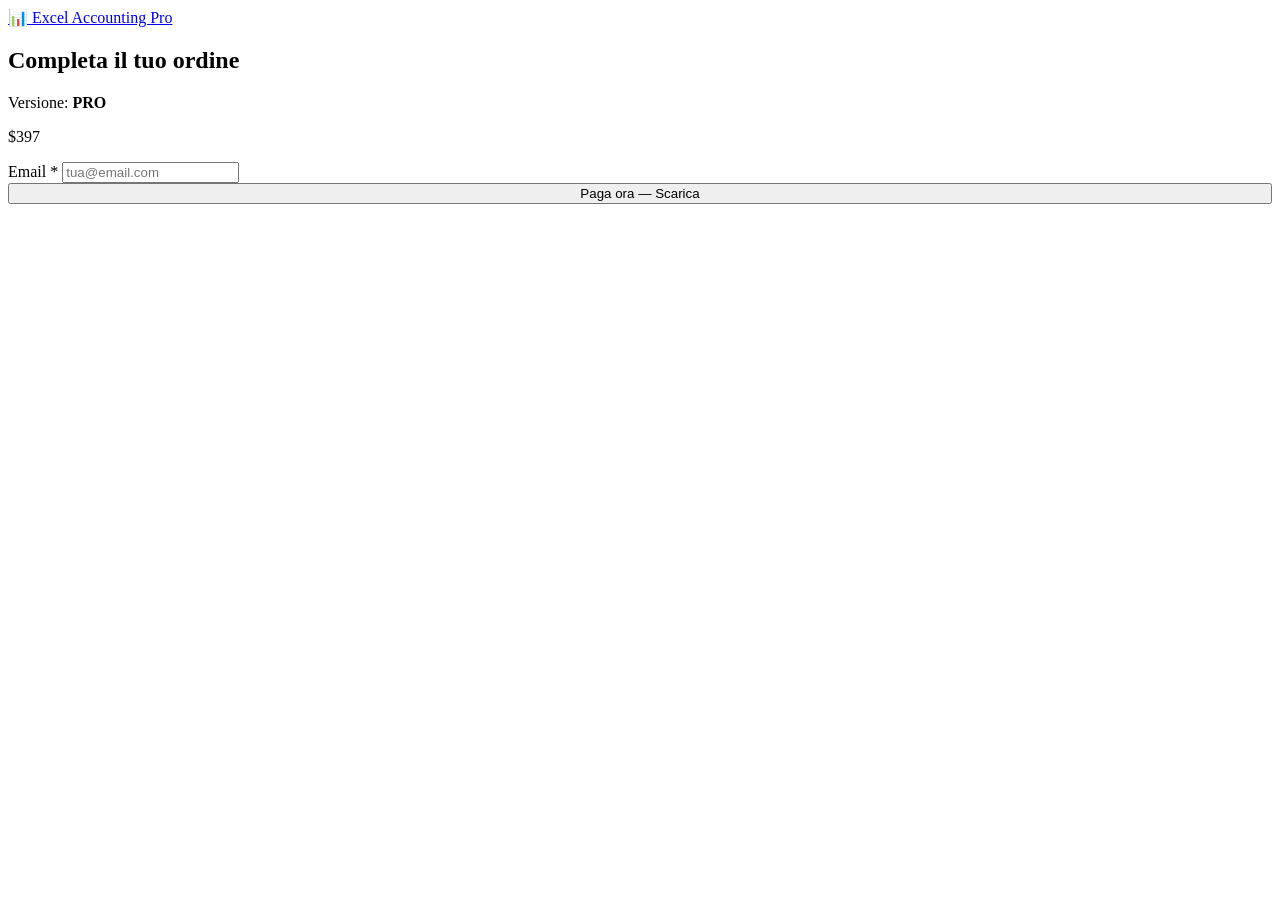
==== checkout.html @ 3b57c738 "Update and rename checkout.html.txt to checkout.html" ====
<!DOCTYPE html>
<html lang="it">
<head>
    <meta charset="UTF-8">
    <meta name="viewport" content="width=device-width, initial-scale=1.0">
    <title>Checkout — Excel Accounting Pro</title>
    <link rel="stylesheet" href="css/style.css">
</head>
<body>
    <header class="header">
        <div class="container">
            <nav class="nav">
                <a href="index.html" class="logo">
                    <span>📊</span>
                    <span>Excel Accounting Pro</span>
                </a>
            </nav>
        </div>
    </header>

    <section class="checkout-page">
        <div class="container">
            <div class="checkout-card">
                <h1>Completa il tuo ordine</h1>
                <div class="order-summary">
                    <p>Versione: <strong id="planName">PRO</strong></p>
                    <p class="price" id="planPrice">$397</p>
                </div>
                <form>
                    <div class="form-group">
                        <label>Email *</label>
                        <input type="email" placeholder="tua@email.com" required>
                    </div>
                    <button type="submit" class="btn btn-large btn-primary" style="width:100%">
                        Paga ora — Scarica
                    </button>
                </form>
            </div>
        </div>
    </section>

    <script>
        const params = new URLSearchParams(window.location.search);
        const plan = params.get('plan') || 'pro';
        document.getElementById('planName').textContent = plan.toUpperCase();
        document.getElementById('planPrice').textContent = plan === 'base' ? '$197' : '$397';
    </script>
</body>
</html>
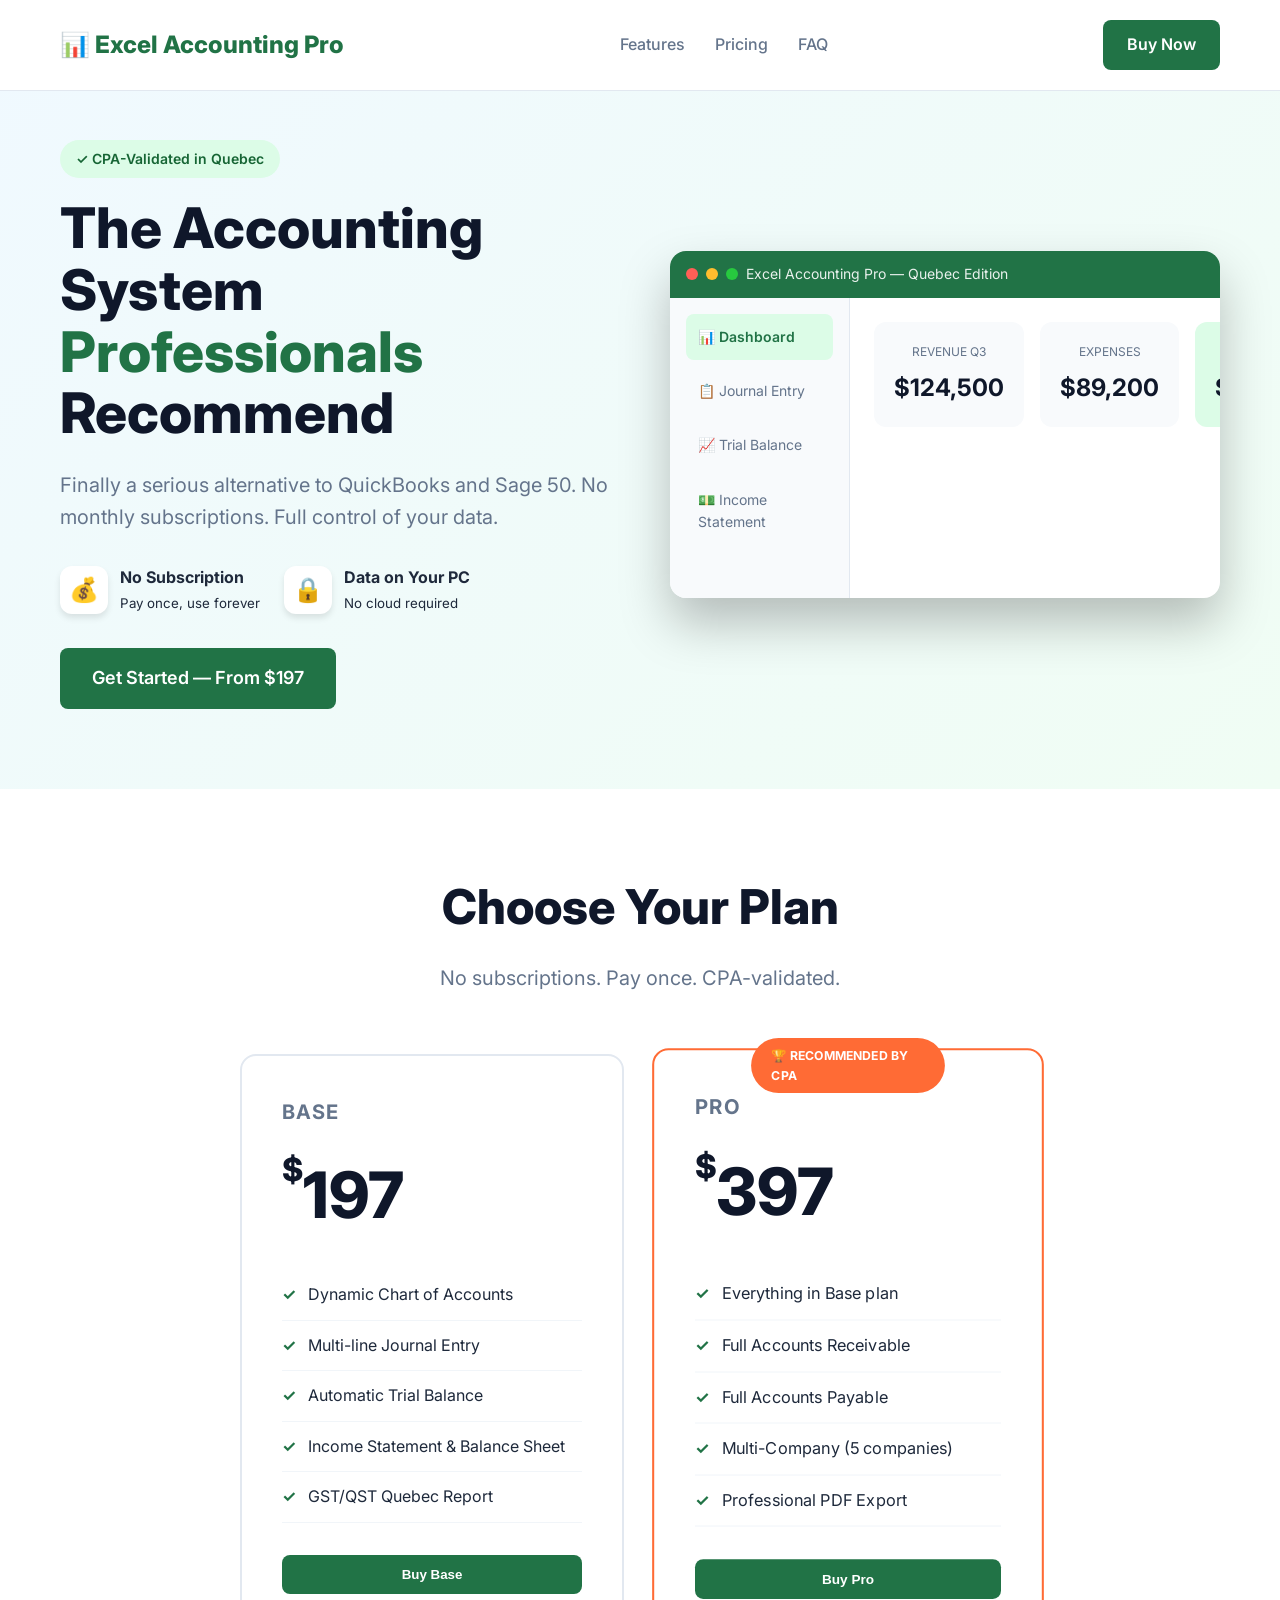
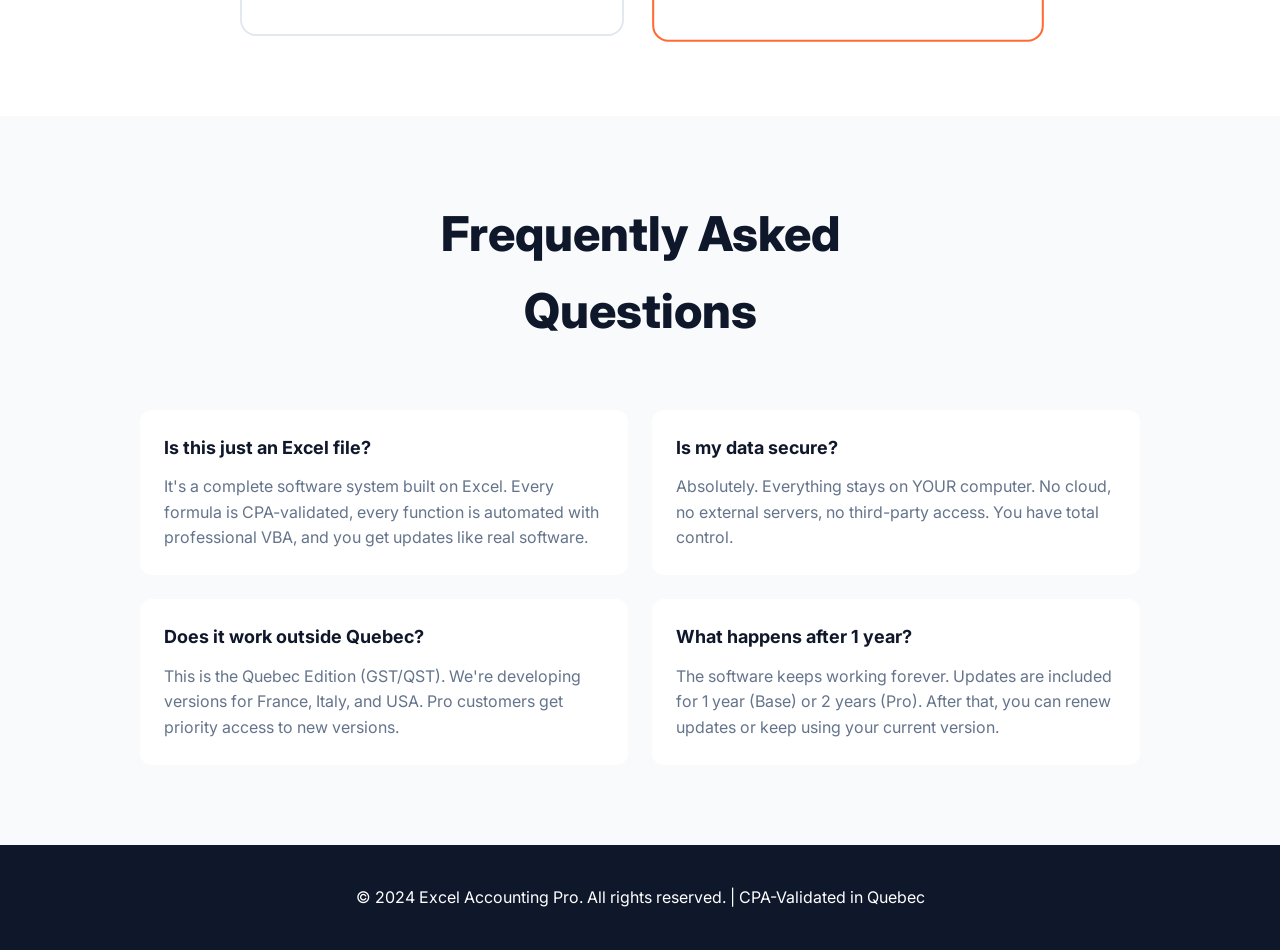
==== commit 17f2c770: "Update checkout.html Translate to English for international market" ====
--- a/checkout.html
+++ b/checkout.html
@@ -1,49 +1,223 @@
 <!DOCTYPE html>
-<html lang="it">
+<html lang="en">
 <head>
     <meta charset="UTF-8">
     <meta name="viewport" content="width=device-width, initial-scale=1.0">
-    <title>Checkout — Excel Accounting Pro</title>
-    <link rel="stylesheet" href="css/style.css">
+    <title>Excel Accounting Pro - CPA-Validated Accounting System</title>
+    <meta name="description" content="Professional accounting system validated by CPA. The smart alternative to QuickBooks and Sage 50. No monthly subscriptions.">
+    <link href="https://fonts.googleapis.com/css2?family=Inter:wght@400;500;600;700;800&display=swap" rel="stylesheet">
+    <style>
+        * { margin: 0; padding: 0; box-sizing: border-box; }
+        body { font-family: 'Inter', system-ui, sans-serif; color: #1e293b; line-height: 1.6; }
+        .container { max-width: 1200px; margin: 0 auto; padding: 0 20px; }
+        
+        header { background: white; padding: 20px 0; border-bottom: 1px solid #e2e8f0; position: fixed; width: 100%; top: 0; z-index: 100; }
+        .nav { display: flex; justify-content: space-between; align-items: center; }
+        .logo { font-size: 24px; font-weight: 800; color: #217346; display: flex; align-items: center; gap: 10px; }
+        .nav-links { display: flex; gap: 30px; list-style: none; }
+        .nav-links a { color: #64748b; text-decoration: none; font-weight: 500; }
+        .nav-links a:hover { color: #217346; }
+        .btn { display: inline-block; padding: 12px 24px; border-radius: 8px; font-weight: 600; text-decoration: none; transition: all 0.3s; cursor: pointer; border: none; }
+        .btn-primary { background: #217346; color: white; }
+        .btn-primary:hover { background: #185c37; transform: translateY(-2px); }
+        .btn-large { padding: 16px 32px; font-size: 18px; }
+        
+        .hero { padding: 140px 0 80px; background: linear-gradient(135deg, #f0f9ff 0%, #f0fdf4 100%); }
+        .hero-grid { display: grid; grid-template-columns: 1fr 1fr; gap: 60px; align-items: center; }
+        .badge { display: inline-flex; align-items: center; gap: 8px; background: #dcfce7; color: #166534; padding: 8px 16px; border-radius: 50px; font-size: 14px; font-weight: 600; margin-bottom: 20px; }
+        h1 { font-size: 56px; font-weight: 800; line-height: 1.1; color: #0f172a; margin-bottom: 24px; }
+        .highlight { color: #217346; }
+        .hero p { font-size: 20px; color: #64748b; margin-bottom: 32px; }
+        .hero-benefits { display: flex; gap: 24px; margin-bottom: 32px; }
+        .benefit { display: flex; align-items: center; gap: 12px; }
+        .benefit-icon { width: 48px; height: 48px; background: white; border-radius: 12px; display: flex; align-items: center; justify-content: center; font-size: 24px; box-shadow: 0 4px 6px rgba(0,0,0,0.1); }
+        
+        .excel-mockup { background: white; border-radius: 16px; box-shadow: 0 25px 50px rgba(0,0,0,0.25); overflow: hidden; }
+        .excel-header { background: #217346; padding: 12px 16px; display: flex; align-items: center; gap: 8px; color: rgba(255,255,255,0.9); font-size: 14px; }
+        .dot { width: 12px; height: 12px; border-radius: 50%; }
+        .dot-red { background: #ff5f56; }
+        .dot-yellow { background: #ffbd2e; }
+        .dot-green { background: #27c93f; }
+        .excel-content { display: grid; grid-template-columns: 180px 1fr; min-height: 300px; }
+        .excel-sidebar { background: #f8fafc; padding: 16px; border-right: 1px solid #e2e8f0; }
+        .sidebar-item { padding: 12px; margin-bottom: 8px; border-radius: 8px; font-size: 14px; color: #64748b; }
+        .sidebar-item.active { background: #dcfce7; color: #217346; font-weight: 600; }
+        .excel-main { padding: 24px; }
+        .kpi-grid { display: grid; grid-template-columns: repeat(3, 1fr); gap: 16px; }
+        .kpi-card { background: #f8fafc; padding: 20px; border-radius: 12px; text-align: center; }
+        .kpi-card.accent { background: #dcfce7; }
+        .kpi-label { font-size: 12px; color: #64748b; text-transform: uppercase; margin-bottom: 8px; }
+        .kpi-value { font-size: 24px; font-weight: 700; color: #0f172a; }
+        
+        .pricing { padding: 80px 0; background: white; }
+        .section-header { text-align: center; max-width: 600px; margin: 0 auto 60px; }
+        .section-header h2 { font-size: 48px; font-weight: 800; color: #0f172a; margin-bottom: 16px; }
+        .section-header p { font-size: 20px; color: #64748b; }
+        .pricing-grid { display: grid; grid-template-columns: 1fr 1fr; gap: 32px; max-width: 800px; margin: 0 auto; }
+        .pricing-card { border: 2px solid #e2e8f0; border-radius: 16px; padding: 40px; position: relative; }
+        .pricing-card.popular { border-color: #ff6b35; transform: scale(1.02); }
+        .popular-badge { position: absolute; top: -12px; left: 50%; transform: translateX(-50%); background: #ff6b35; color: white; padding: 8px 20px; border-radius: 50px; font-size: 12px; font-weight: 700; }
+        .pricing-card h3 { font-size: 20px; color: #64748b; margin-bottom: 16px; text-transform: uppercase; letter-spacing: 1px; }
+        .price { font-size: 64px; font-weight: 800; color: #0f172a; margin-bottom: 24px; }
+        .price span { font-size: 32px; vertical-align: top; }
+        .pricing-card ul { list-style: none; margin-bottom: 32px; }
+        .pricing-card li { padding: 12px 0; border-bottom: 1px solid #f1f5f9; display: flex; align-items: center; gap: 12px; }
+        .pricing-card li::before { content: "✓"; color: #217346; font-weight: 700; }
+        .pricing-card .btn { width: 100%; text-align: center; }
+        
+        .faq { padding: 80px 0; background: #f8fafc; }
+        .faq-grid { display: grid; grid-template-columns: repeat(2, 1fr); gap: 24px; max-width: 1000px; margin: 0 auto; }
+        .faq-item { background: white; padding: 24px; border-radius: 12px; }
+        .faq-item h3 { font-size: 18px; margin-bottom: 12px; color: #0f172a; }
+        .faq-item p { color: #64748b; }
+        
+        footer { background: #0f172a; color: white; padding: 40px 0; text-align: center; }
+        
+        @media (max-width: 768px) {
+            .hero-grid, .pricing-grid, .faq-grid { grid-template-columns: 1fr; }
+            h1 { font-size: 40px; }
+            .nav-links { display: none; }
+            .excel-content { grid-template-columns: 1fr; }
+            .excel-sidebar { display: none; }
+        }
+    </style>
 </head>
 <body>
-    <header class="header">
+    <header>
         <div class="container">
             <nav class="nav">
-                <a href="index.html" class="logo">
-                    <span>📊</span>
-                    <span>Excel Accounting Pro</span>
-                </a>
+                <div class="logo">📊 Excel Accounting Pro</div>
+                <ul class="nav-links">
+                    <li><a href="#features">Features</a></li>
+                    <li><a href="#pricing">Pricing</a></li>
+                    <li><a href="#faq">FAQ</a></li>
+                </ul>
+                <a href="#pricing" class="btn btn-primary">Buy Now</a>
             </nav>
         </div>
     </header>
 
-    <section class="checkout-page">
-        <div class="container">
-            <div class="checkout-card">
-                <h1>Completa il tuo ordine</h1>
-                <div class="order-summary">
-                    <p>Versione: <strong id="planName">PRO</strong></p>
-                    <p class="price" id="planPrice">$397</p>
-                </div>
-                <form>
-                    <div class="form-group">
-                        <label>Email *</label>
-                        <input type="email" placeholder="tua@email.com" required>
+    <section class="hero">
+        <div class="container">
+            <div class="hero-grid">
+                <div>
+                    <div class="badge">✓ CPA-Validated in Quebec</div>
+                    <h1>The Accounting System <span class="highlight">Professionals</span> Recommend</h1>
+                    <p>Finally a serious alternative to QuickBooks and Sage 50. No monthly subscriptions. Full control of your data.</p>
+                    <div class="hero-benefits">
+                        <div class="benefit">
+                            <div class="benefit-icon">💰</div>
+                            <div><strong>No Subscription</strong><br><small>Pay once, use forever</small></div>
+                        </div>
+                        <div class="benefit">
+                            <div class="benefit-icon">🔒</div>
+                            <div><strong>Data on Your PC</strong><br><small>No cloud required</small></div>
+                        </div>
                     </div>
-                    <button type="submit" class="btn btn-large btn-primary" style="width:100%">
-                        Paga ora — Scarica
-                    </button>
-                </form>
+                    <a href="#pricing" class="btn btn-large btn-primary">Get Started — From $197</a>
+                </div>
+                <div class="excel-mockup">
+                    <div class="excel-header">
+                        <span class="dot dot-red"></span>
+                        <span class="dot dot-yellow"></span>
+                        <span class="dot dot-green"></span>
+                        <span>Excel Accounting Pro — Quebec Edition</span>
+                    </div>
+                    <div class="excel-content">
+                        <div class="excel-sidebar">
+                            <div class="sidebar-item active">📊 Dashboard</div>
+                            <div class="sidebar-item">📋 Journal Entry</div>
+                            <div class="sidebar-item">📈 Trial Balance</div>
+                            <div class="sidebar-item">💵 Income Statement</div>
+                        </div>
+                        <div class="excel-main">
+                            <div class="kpi-grid">
+                                <div class="kpi-card">
+                                    <div class="kpi-label">Revenue Q3</div>
+                                    <div class="kpi-value">$124,500</div>
+                                </div>
+                                <div class="kpi-card">
+                                    <div class="kpi-label">Expenses</div>
+                                    <div class="kpi-value">$89,200</div>
+                                </div>
+                                <div class="kpi-card accent">
+                                    <div class="kpi-label">Net Income</div>
+                                    <div class="kpi-value">$35,300</div>
+                                </div>
+                            </div>
+                        </div>
+                    </div>
+                </div>
             </div>
         </div>
     </section>
 
-    <script>
-        const params = new URLSearchParams(window.location.search);
-        const plan = params.get('plan') || 'pro';
-        document.getElementById('planName').textContent = plan.toUpperCase();
-        document.getElementById('planPrice').textContent = plan === 'base' ? '$197' : '$397';
-    </script>
+    <section class="pricing" id="pricing">
+        <div class="container">
+            <div class="section-header">
+                <h2>Choose Your Plan</h2>
+                <p>No subscriptions. Pay once. CPA-validated.</p>
+            </div>
+            <div class="pricing-grid">
+                <div class="pricing-card">
+                    <h3>Base</h3>
+                    <div class="price"><span>$</span>197</div>
+                    <ul>
+                        <li>Dynamic Chart of Accounts</li>
+                        <li>Multi-line Journal Entry</li>
+                        <li>Automatic Trial Balance</li>
+                        <li>Income Statement & Balance Sheet</li>
+                        <li>GST/QST Quebec Report</li>
+                    </ul>
+                    <button class="btn btn-primary" onclick="alert('Stripe integration coming soon!')">Buy Base</button>
+                </div>
+                <div class="pricing-card popular">
+                    <div class="popular-badge">🏆 RECOMMENDED BY CPA</div>
+                    <h3>Pro</h3>
+                    <div class="price"><span>$</span>397</div>
+                    <ul>
+                        <li>Everything in Base plan</li>
+                        <li>Full Accounts Receivable</li>
+                        <li>Full Accounts Payable</li>
+                        <li>Multi-Company (5 companies)</li>
+                        <li>Professional PDF Export</li>
+                    </ul>
+                    <button class="btn btn-primary" onclick="alert('Stripe integration coming soon!')">Buy Pro</button>
+                </div>
+            </div>
+        </div>
+    </section>
+
+    <section class="faq" id="faq">
+        <div class="container">
+            <div class="section-header">
+                <h2>Frequently Asked Questions</h2>
+            </div>
+            <div class="faq-grid">
+                <div class="faq-item">
+                    <h3>Is this just an Excel file?</h3>
+                    <p>It's a complete software system built on Excel. Every formula is CPA-validated, every function is automated with professional VBA, and you get updates like real software.</p>
+                </div>
+                <div class="faq-item">
+                    <h3>Is my data secure?</h3>
+                    <p>Absolutely. Everything stays on YOUR computer. No cloud, no external servers, no third-party access. You have total control.</p>
+                </div>
+                <div class="faq-item">
+                    <h3>Does it work outside Quebec?</h3>
+                    <p>This is the Quebec Edition (GST/QST). We're developing versions for France, Italy, and USA. Pro customers get priority access to new versions.</p>
+                </div>
+                <div class="faq-item">
+                    <h3>What happens after 1 year?</h3>
+                    <p>The software keeps working forever. Updates are included for 1 year (Base) or 2 years (Pro). After that, you can renew updates or keep using your current version.</p>
+                </div>
+            </div>
+        </div>
+    </section>
+
+    <footer>
+        <div class="container">
+            <p>&copy; 2024 Excel Accounting Pro. All rights reserved. | CPA-Validated in Quebec</p>
+        </div>
+    </footer>
 </body>
 </html>
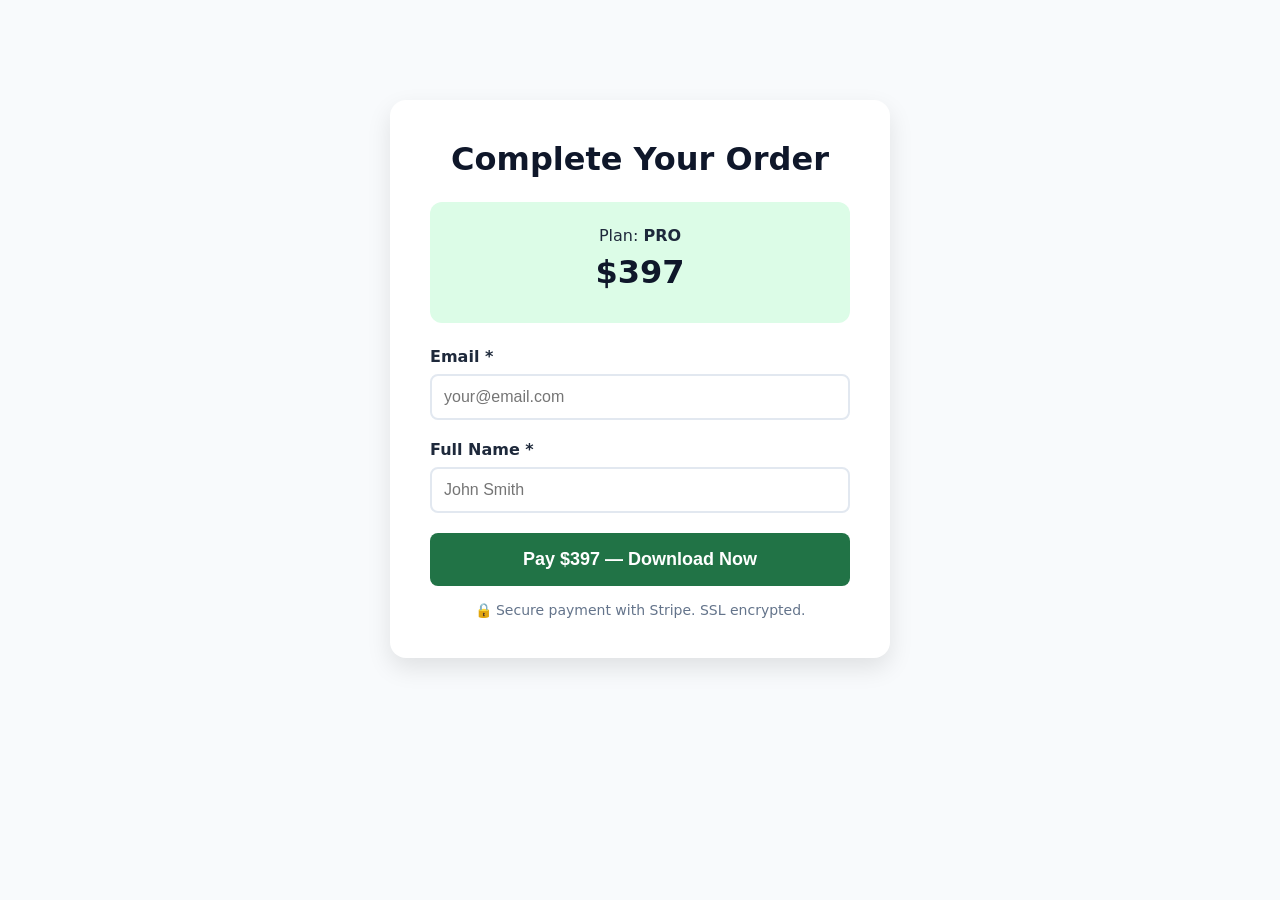
==== commit 402a348e: "Update checkout.html Translate checkout to English" ====
--- a/checkout.html
+++ b/checkout.html
@@ -3,221 +3,53 @@
 <head>
     <meta charset="UTF-8">
     <meta name="viewport" content="width=device-width, initial-scale=1.0">
-    <title>Excel Accounting Pro - CPA-Validated Accounting System</title>
-    <meta name="description" content="Professional accounting system validated by CPA. The smart alternative to QuickBooks and Sage 50. No monthly subscriptions.">
-    <link href="https://fonts.googleapis.com/css2?family=Inter:wght@400;500;600;700;800&display=swap" rel="stylesheet">
+    <title>Checkout — Excel Accounting Pro</title>
     <style>
         * { margin: 0; padding: 0; box-sizing: border-box; }
-        body { font-family: 'Inter', system-ui, sans-serif; color: #1e293b; line-height: 1.6; }
-        .container { max-width: 1200px; margin: 0 auto; padding: 0 20px; }
-        
-        header { background: white; padding: 20px 0; border-bottom: 1px solid #e2e8f0; position: fixed; width: 100%; top: 0; z-index: 100; }
-        .nav { display: flex; justify-content: space-between; align-items: center; }
-        .logo { font-size: 24px; font-weight: 800; color: #217346; display: flex; align-items: center; gap: 10px; }
-        .nav-links { display: flex; gap: 30px; list-style: none; }
-        .nav-links a { color: #64748b; text-decoration: none; font-weight: 500; }
-        .nav-links a:hover { color: #217346; }
-        .btn { display: inline-block; padding: 12px 24px; border-radius: 8px; font-weight: 600; text-decoration: none; transition: all 0.3s; cursor: pointer; border: none; }
-        .btn-primary { background: #217346; color: white; }
-        .btn-primary:hover { background: #185c37; transform: translateY(-2px); }
-        .btn-large { padding: 16px 32px; font-size: 18px; }
-        
-        .hero { padding: 140px 0 80px; background: linear-gradient(135deg, #f0f9ff 0%, #f0fdf4 100%); }
-        .hero-grid { display: grid; grid-template-columns: 1fr 1fr; gap: 60px; align-items: center; }
-        .badge { display: inline-flex; align-items: center; gap: 8px; background: #dcfce7; color: #166534; padding: 8px 16px; border-radius: 50px; font-size: 14px; font-weight: 600; margin-bottom: 20px; }
-        h1 { font-size: 56px; font-weight: 800; line-height: 1.1; color: #0f172a; margin-bottom: 24px; }
-        .highlight { color: #217346; }
-        .hero p { font-size: 20px; color: #64748b; margin-bottom: 32px; }
-        .hero-benefits { display: flex; gap: 24px; margin-bottom: 32px; }
-        .benefit { display: flex; align-items: center; gap: 12px; }
-        .benefit-icon { width: 48px; height: 48px; background: white; border-radius: 12px; display: flex; align-items: center; justify-content: center; font-size: 24px; box-shadow: 0 4px 6px rgba(0,0,0,0.1); }
-        
-        .excel-mockup { background: white; border-radius: 16px; box-shadow: 0 25px 50px rgba(0,0,0,0.25); overflow: hidden; }
-        .excel-header { background: #217346; padding: 12px 16px; display: flex; align-items: center; gap: 8px; color: rgba(255,255,255,0.9); font-size: 14px; }
-        .dot { width: 12px; height: 12px; border-radius: 50%; }
-        .dot-red { background: #ff5f56; }
-        .dot-yellow { background: #ffbd2e; }
-        .dot-green { background: #27c93f; }
-        .excel-content { display: grid; grid-template-columns: 180px 1fr; min-height: 300px; }
-        .excel-sidebar { background: #f8fafc; padding: 16px; border-right: 1px solid #e2e8f0; }
-        .sidebar-item { padding: 12px; margin-bottom: 8px; border-radius: 8px; font-size: 14px; color: #64748b; }
-        .sidebar-item.active { background: #dcfce7; color: #217346; font-weight: 600; }
-        .excel-main { padding: 24px; }
-        .kpi-grid { display: grid; grid-template-columns: repeat(3, 1fr); gap: 16px; }
-        .kpi-card { background: #f8fafc; padding: 20px; border-radius: 12px; text-align: center; }
-        .kpi-card.accent { background: #dcfce7; }
-        .kpi-label { font-size: 12px; color: #64748b; text-transform: uppercase; margin-bottom: 8px; }
-        .kpi-value { font-size: 24px; font-weight: 700; color: #0f172a; }
-        
-        .pricing { padding: 80px 0; background: white; }
-        .section-header { text-align: center; max-width: 600px; margin: 0 auto 60px; }
-        .section-header h2 { font-size: 48px; font-weight: 800; color: #0f172a; margin-bottom: 16px; }
-        .section-header p { font-size: 20px; color: #64748b; }
-        .pricing-grid { display: grid; grid-template-columns: 1fr 1fr; gap: 32px; max-width: 800px; margin: 0 auto; }
-        .pricing-card { border: 2px solid #e2e8f0; border-radius: 16px; padding: 40px; position: relative; }
-        .pricing-card.popular { border-color: #ff6b35; transform: scale(1.02); }
-        .popular-badge { position: absolute; top: -12px; left: 50%; transform: translateX(-50%); background: #ff6b35; color: white; padding: 8px 20px; border-radius: 50px; font-size: 12px; font-weight: 700; }
-        .pricing-card h3 { font-size: 20px; color: #64748b; margin-bottom: 16px; text-transform: uppercase; letter-spacing: 1px; }
-        .price { font-size: 64px; font-weight: 800; color: #0f172a; margin-bottom: 24px; }
-        .price span { font-size: 32px; vertical-align: top; }
-        .pricing-card ul { list-style: none; margin-bottom: 32px; }
-        .pricing-card li { padding: 12px 0; border-bottom: 1px solid #f1f5f9; display: flex; align-items: center; gap: 12px; }
-        .pricing-card li::before { content: "✓"; color: #217346; font-weight: 700; }
-        .pricing-card .btn { width: 100%; text-align: center; }
-        
-        .faq { padding: 80px 0; background: #f8fafc; }
-        .faq-grid { display: grid; grid-template-columns: repeat(2, 1fr); gap: 24px; max-width: 1000px; margin: 0 auto; }
-        .faq-item { background: white; padding: 24px; border-radius: 12px; }
-        .faq-item h3 { font-size: 18px; margin-bottom: 12px; color: #0f172a; }
-        .faq-item p { color: #64748b; }
-        
-        footer { background: #0f172a; color: white; padding: 40px 0; text-align: center; }
-        
-        @media (max-width: 768px) {
-            .hero-grid, .pricing-grid, .faq-grid { grid-template-columns: 1fr; }
-            h1 { font-size: 40px; }
-            .nav-links { display: none; }
-            .excel-content { grid-template-columns: 1fr; }
-            .excel-sidebar { display: none; }
-        }
+        body { font-family: 'Inter', system-ui, sans-serif; color: #1e293b; background: #f8fafc; padding: 100px 20px; }
+        .container { max-width: 500px; margin: 0 auto; }
+        .checkout-card { background: white; padding: 40px; border-radius: 16px; box-shadow: 0 10px 25px rgba(0,0,0,0.1); }
+        h1 { text-align: center; margin-bottom: 24px; color: #0f172a; }
+        .order-summary { background: #dcfce7; padding: 24px; border-radius: 12px; margin-bottom: 24px; text-align: center; }
+        .order-summary p { margin-bottom: 8px; }
+        .price { font-size: 32px; font-weight: 800; color: #0f172a; }
+        .form-group { margin-bottom: 20px; }
+        label { display: block; margin-bottom: 8px; font-weight: 600; }
+        input { width: 100%; padding: 12px; border: 2px solid #e2e8f0; border-radius: 8px; font-size: 16px; }
+        input:focus { outline: none; border-color: #217346; }
+        .btn { width: 100%; padding: 16px; background: #217346; color: white; border: none; border-radius: 8px; font-size: 18px; font-weight: 600; cursor: pointer; }
+        .btn:hover { background: #185c37; }
+        .secure { text-align: center; margin-top: 16px; color: #64748b; font-size: 14px; }
     </style>
 </head>
 <body>
-    <header>
-        <div class="container">
-            <nav class="nav">
-                <div class="logo">📊 Excel Accounting Pro</div>
-                <ul class="nav-links">
-                    <li><a href="#features">Features</a></li>
-                    <li><a href="#pricing">Pricing</a></li>
-                    <li><a href="#faq">FAQ</a></li>
-                </ul>
-                <a href="#pricing" class="btn btn-primary">Buy Now</a>
-            </nav>
+    <div class="container">
+        <div class="checkout-card">
+            <h1>Complete Your Order</h1>
+            <div class="order-summary">
+                <p>Plan: <strong id="planName">PRO</strong></p>
+                <p class="price" id="planPrice">$397</p>
+            </div>
+            <form>
+                <div class="form-group">
+                    <label>Email *</label>
+                    <input type="email" placeholder="your@email.com" required>
+                </div>
+                <div class="form-group">
+                    <label>Full Name *</label>
+                    <input type="text" placeholder="John Smith" required>
+                </div>
+                <button type="submit" class="btn">Pay $<span id="payAmount">397</span> — Download Now</button>
+            </form>
+            <p class="secure">🔒 Secure payment with Stripe. SSL encrypted.</p>
         </div>
-    </header>
-
-    <section class="hero">
-        <div class="container">
-            <div class="hero-grid">
-                <div>
-                    <div class="badge">✓ CPA-Validated in Quebec</div>
-                    <h1>The Accounting System <span class="highlight">Professionals</span> Recommend</h1>
-                    <p>Finally a serious alternative to QuickBooks and Sage 50. No monthly subscriptions. Full control of your data.</p>
-                    <div class="hero-benefits">
-                        <div class="benefit">
-                            <div class="benefit-icon">💰</div>
-                            <div><strong>No Subscription</strong><br><small>Pay once, use forever</small></div>
-                        </div>
-                        <div class="benefit">
-                            <div class="benefit-icon">🔒</div>
-                            <div><strong>Data on Your PC</strong><br><small>No cloud required</small></div>
-                        </div>
-                    </div>
-                    <a href="#pricing" class="btn btn-large btn-primary">Get Started — From $197</a>
-                </div>
-                <div class="excel-mockup">
-                    <div class="excel-header">
-                        <span class="dot dot-red"></span>
-                        <span class="dot dot-yellow"></span>
-                        <span class="dot dot-green"></span>
-                        <span>Excel Accounting Pro — Quebec Edition</span>
-                    </div>
-                    <div class="excel-content">
-                        <div class="excel-sidebar">
-                            <div class="sidebar-item active">📊 Dashboard</div>
-                            <div class="sidebar-item">📋 Journal Entry</div>
-                            <div class="sidebar-item">📈 Trial Balance</div>
-                            <div class="sidebar-item">💵 Income Statement</div>
-                        </div>
-                        <div class="excel-main">
-                            <div class="kpi-grid">
-                                <div class="kpi-card">
-                                    <div class="kpi-label">Revenue Q3</div>
-                                    <div class="kpi-value">$124,500</div>
-                                </div>
-                                <div class="kpi-card">
-                                    <div class="kpi-label">Expenses</div>
-                                    <div class="kpi-value">$89,200</div>
-                                </div>
-                                <div class="kpi-card accent">
-                                    <div class="kpi-label">Net Income</div>
-                                    <div class="kpi-value">$35,300</div>
-                                </div>
-                            </div>
-                        </div>
-                    </div>
-                </div>
-            </div>
-        </div>
-    </section>
-
-    <section class="pricing" id="pricing">
-        <div class="container">
-            <div class="section-header">
-                <h2>Choose Your Plan</h2>
-                <p>No subscriptions. Pay once. CPA-validated.</p>
-            </div>
-            <div class="pricing-grid">
-                <div class="pricing-card">
-                    <h3>Base</h3>
-                    <div class="price"><span>$</span>197</div>
-                    <ul>
-                        <li>Dynamic Chart of Accounts</li>
-                        <li>Multi-line Journal Entry</li>
-                        <li>Automatic Trial Balance</li>
-                        <li>Income Statement & Balance Sheet</li>
-                        <li>GST/QST Quebec Report</li>
-                    </ul>
-                    <button class="btn btn-primary" onclick="alert('Stripe integration coming soon!')">Buy Base</button>
-                </div>
-                <div class="pricing-card popular">
-                    <div class="popular-badge">🏆 RECOMMENDED BY CPA</div>
-                    <h3>Pro</h3>
-                    <div class="price"><span>$</span>397</div>
-                    <ul>
-                        <li>Everything in Base plan</li>
-                        <li>Full Accounts Receivable</li>
-                        <li>Full Accounts Payable</li>
-                        <li>Multi-Company (5 companies)</li>
-                        <li>Professional PDF Export</li>
-                    </ul>
-                    <button class="btn btn-primary" onclick="alert('Stripe integration coming soon!')">Buy Pro</button>
-                </div>
-            </div>
-        </div>
-    </section>
-
-    <section class="faq" id="faq">
-        <div class="container">
-            <div class="section-header">
-                <h2>Frequently Asked Questions</h2>
-            </div>
-            <div class="faq-grid">
-                <div class="faq-item">
-                    <h3>Is this just an Excel file?</h3>
-                    <p>It's a complete software system built on Excel. Every formula is CPA-validated, every function is automated with professional VBA, and you get updates like real software.</p>
-                </div>
-                <div class="faq-item">
-                    <h3>Is my data secure?</h3>
-                    <p>Absolutely. Everything stays on YOUR computer. No cloud, no external servers, no third-party access. You have total control.</p>
-                </div>
-                <div class="faq-item">
-                    <h3>Does it work outside Quebec?</h3>
-                    <p>This is the Quebec Edition (GST/QST). We're developing versions for France, Italy, and USA. Pro customers get priority access to new versions.</p>
-                </div>
-                <div class="faq-item">
-                    <h3>What happens after 1 year?</h3>
-                    <p>The software keeps working forever. Updates are included for 1 year (Base) or 2 years (Pro). After that, you can renew updates or keep using your current version.</p>
-                </div>
-            </div>
-        </div>
-    </section>
-
-    <footer>
-        <div class="container">
-            <p>&copy; 2024 Excel Accounting Pro. All rights reserved. | CPA-Validated in Quebec</p>
-        </div>
-    </footer>
+    </div>
+    <script>
+        const params = new URLSearchParams(window.location.search);
+        const plan = params.get('plan') || 'pro';
+        document.getElementById('planName').textContent = plan.toUpperCase();
+        document.getElementById('planPrice').textContent = plan === 'base' ? '$197' : '$397';
+        document.getElementById('payAmount').textContent = plan === 'base' ? '197' : '397';
+    </script>
 </body>
 </html>
